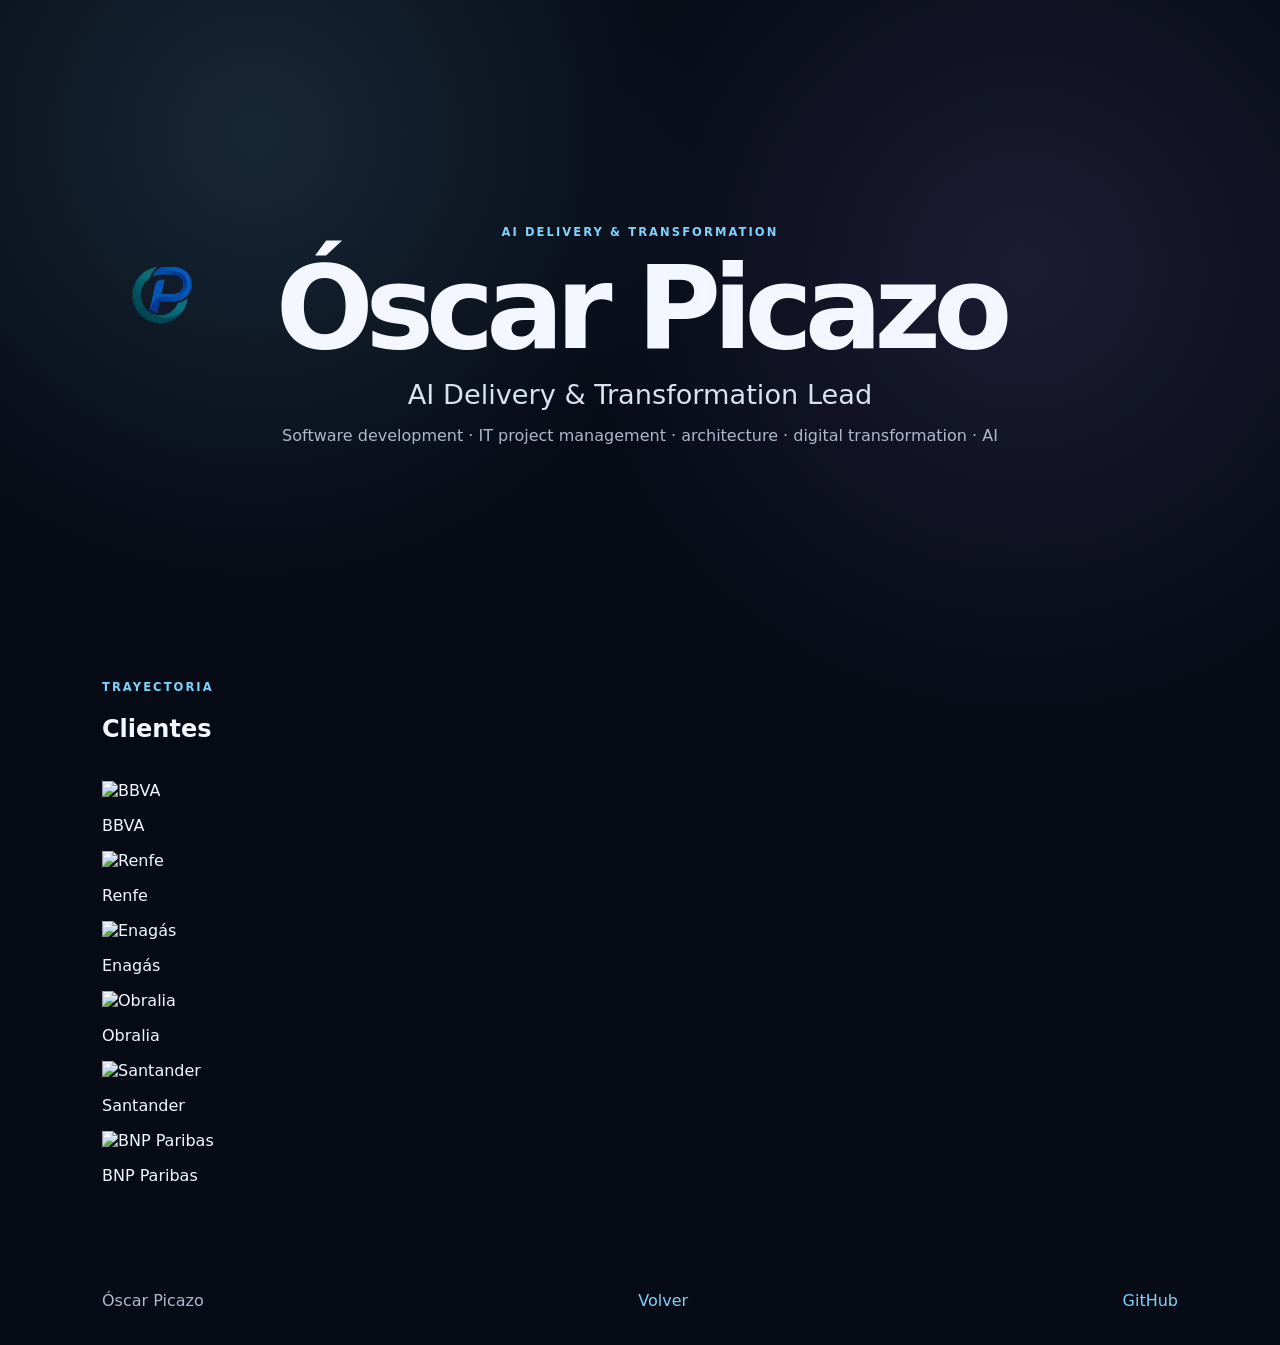
==== clientes.html @ 637a7918 "Create clientes.html" ====
<!DOCTYPE html>
<html lang="es">
<head>
<meta charset="UTF-8">
<meta name="viewport" content="width=device-width, initial-scale=1.0">
<title>Clientes | Óscar Picazo</title>
<meta name="description" content="Clientes con los que Óscar Picazo ha trabajado a lo largo de su trayectoria profesional.">
<meta name="author" content="Óscar Picazo">
<link rel="stylesheet" href="styles.css">
</head>
<body>
<main class="page">

  <section class="hero">
    <div class="eyebrow">AI DELIVERY &amp; TRANSFORMATION</div>
    <div class="title-row">
      <img src="img/logo.png" alt="Logo Óscar Picazo" class="logo">
      <h1>Óscar Picazo</h1>
    </div>
    <p class="role">AI Delivery &amp; Transformation Lead</p>
    <p class="intro">Software development · IT project management · architecture · digital transformation · AI</p>
  </section>

  <section class="clients">
    <div class="results-head">
      <div>
        <span class="eyebrow">TRAYECTORIA</span>
        <h2>Clientes</h2>
      </div>
    </div>

    <div class="clients-grid">
      <article class="client-card">
        <img src="img/clientes/bbva.png" alt="BBVA">
        <p>BBVA</p>
      </article>
      <article class="client-card">
        <img src="img/clientes/renfe.png" alt="Renfe">
        <p>Renfe</p>
      </article>
      <article class="client-card">
        <img src="img/clientes/enagas.png" alt="Enagás">
        <p>Enagás</p>
      </article>
      <article class="client-card">
        <img src="img/clientes/obralia.png" alt="Obralia">
        <p>Obralia</p>
      </article>
      <article class="client-card">
        <img src="img/clientes/santander.png" alt="Santander">
        <p>Santander</p>
      </article>
      <article class="client-card">
        <img src="img/clientes/bnp.png" alt="BNP Paribas">
        <p>BNP Paribas</p>
      </article>
    </div>
  </section>

</main>

<footer>
  <span>Óscar Picazo</span>
  <a href="https://oscarpic-code.github.io/">Volver</a>
  <a href="https://github.com/oscarpic-code" target="_blank" rel="noopener">GitHub</a>
</footer>

</body>
</html>
---- styles.css ----
* {
  box-sizing: border-box;
}

:root {
  --bg: #070b16;
  --panel: rgba(17, 25, 45, .82);
  --text: #f4f7ff;
  --muted: #aeb8cc;
  --line: rgba(255, 255, 255, .12);
  --accent: #7dd3fc;
  --accent2: #a78bfa;
}

html {
  scroll-behavior: smooth;
}

body {
  margin: 0;
  min-height: 100vh;
  color: var(--text);
  background: radial-gradient(circle at 20% 10%, rgba(125, 211, 252, .14), transparent 28%),
              radial-gradient(circle at 80% 20%, rgba(167, 139, 250, .13), transparent 30%),
              var(--bg);
  font-family: Inter, ui-sans-serif, system-ui, -apple-system, BlinkMacSystemFont, "Segoe UI", sans-serif;
}

.page {
  max-width: 1120px;
  margin: auto;
  padding: 28px 22px 70px;
}

.hero {
  min-height: 72vh;
  display: grid;
  place-content: center;
  text-align: center;
}

.eyebrow {
  letter-spacing: .18em;
  font-size: .72rem;
  color: var(--accent);
  font-weight: 700;
}

h1 {
  font-size: clamp(3.4rem, 9vw, 7.5rem);
  line-height: .9;
  margin: 18px 0;
  letter-spacing: -.07em;
}

.title-row{
  position:relative;
  display:flex;
  justify-content:center;
  align-items:center;
}

.logo{
  position:absolute;
  right:100%;
  margin-right:20px;
  height:clamp(3rem,8vw,6.5rem);
  width:auto;
}

.role {
  font-size: clamp(1.2rem, 2.5vw, 1.7rem);
  color: #d9e2f2;
  margin: 0;
}

.intro {
  color: var(--muted);
  max-width: 720px;
  margin: 16px auto 34px;
}

.search-card {
  width: min(760px, 100%);
  margin: auto;
  padding: 28px;
  border: 1px solid var(--line);
  background: var(--panel);
  backdrop-filter: blur(18px);
  border-radius: 24px;
  box-shadow: 0 25px 80px rgba(0, 0, 0, .28);
}

.search-card h2 {
  margin: 0 0 8px;
  font-size: 1.25rem;
}

.search-card p {
  margin: 0 0 18px;
  color: var(--muted);
}

.search-box {
  display: flex;
  gap: 10px;
}

.search-box input {
  flex: 1;
  min-width: 0;
  padding: 17px 18px;
  border-radius: 14px;
  border: 1px solid var(--line);
  background: rgba(0, 0, 0, .2);
  color: var(--text);
  font-size: 1rem;
  outline: none;
}

.search-box input:focus {
  border-color: var(--accent);
  box-shadow: 0 0 0 3px rgba(125, 211, 252, .12);
}

.search-box button {
  width: 58px;
  border: 0;
  border-radius: 14px;
  cursor: pointer;
  font-size: 1.35rem;
  background: linear-gradient(135deg, var(--accent), var(--accent2));
  color: #07101b;
}

.suggestions {
  display: flex;
  flex-wrap: wrap;
  justify-content: center;
  gap: 8px;
  margin-top: 14px;
}

.suggestions button,
.clear {
  border: 1px solid var(--line);
  background: rgba(255, 255, 255, .04);
  color: var(--muted);
  padding: 8px 12px;
  border-radius: 999px;
  cursor: pointer;
}

.suggestions button:hover,
.clear:hover {
  color: var(--text);
  border-color: rgba(125, 211, 252, .5);
}

.results {
  margin-top: -40px;
  margin-bottom: 60px;
}

.results-head {
  display: flex;
  justify-content: space-between;
  align-items: end;
  gap: 20px;
  margin-bottom: 18px;
}

.results h2 {
  margin: 6px 0 0;
  font-size: clamp(1.6rem, 4vw, 2.5rem);
}

#queryText {
  color: var(--accent);
}

.result-card {
  border: 1px solid var(--line);
  background: rgba(255, 255, 255, .045);
  border-radius: 18px;
  padding: 20px;
  margin: 12px 0;
}

.result-type {
  color: var(--accent);
  font-size: .72rem;
  font-weight: 700;
  letter-spacing: .12em;
}

.result-card h3 {
  margin: 6px 0 8px;
}

.result-card p {
  color: var(--muted);
  line-height: 1.65;
  margin: 0;
  white-space: pre-line;
}

.tags {
  display: flex;
  flex-wrap: wrap;
  gap: 7px;
  margin-top: 14px;
}

.tag {
  font-size: .78rem;
  padding: 5px 9px;
  border-radius: 999px;
  background: rgba(167, 139, 250, .1);
  color: #d9d0ff;
}

.quick-nav {
  display: grid;
  grid-template-columns: repeat(3, 1fr);
  gap: 14px;
}

.quick-nav article {
  padding: 24px;
  border: 1px solid var(--line);
  border-radius: 18px;
  background: rgba(255, 255, 255, .03);
}

.quick-nav span {
  color: var(--accent);
  font-size: .75rem;
}

.quick-nav h3 {
  margin: 22px 0 8px;
}

.quick-nav p {
  color: var(--muted);
  line-height: 1.55;
}

footer {
  max-width: 1120px;
  margin: auto;
  padding: 20px 22px 35px;
  color: var(--muted);
  display: flex;
  justify-content: space-between;
}

footer a {
  color: var(--accent);
  text-decoration: none;
}

.hidden {
  display: none;
}

.sr-only {
  position: absolute;
  width: 1px;
  height: 1px;
  padding: 0;
  margin: -1px;
  overflow: hidden;
  clip: rect(0, 0, 0, 0);
  white-space: nowrap;
  border: 0;
}

@media (max-width: 700px) {
  .quick-nav {
    grid-template-columns: 1fr;
  }

  .search-card {
    padding: 20px;
  }

  .results-head {
    align-items: start;
    flex-direction: column;
  }
}
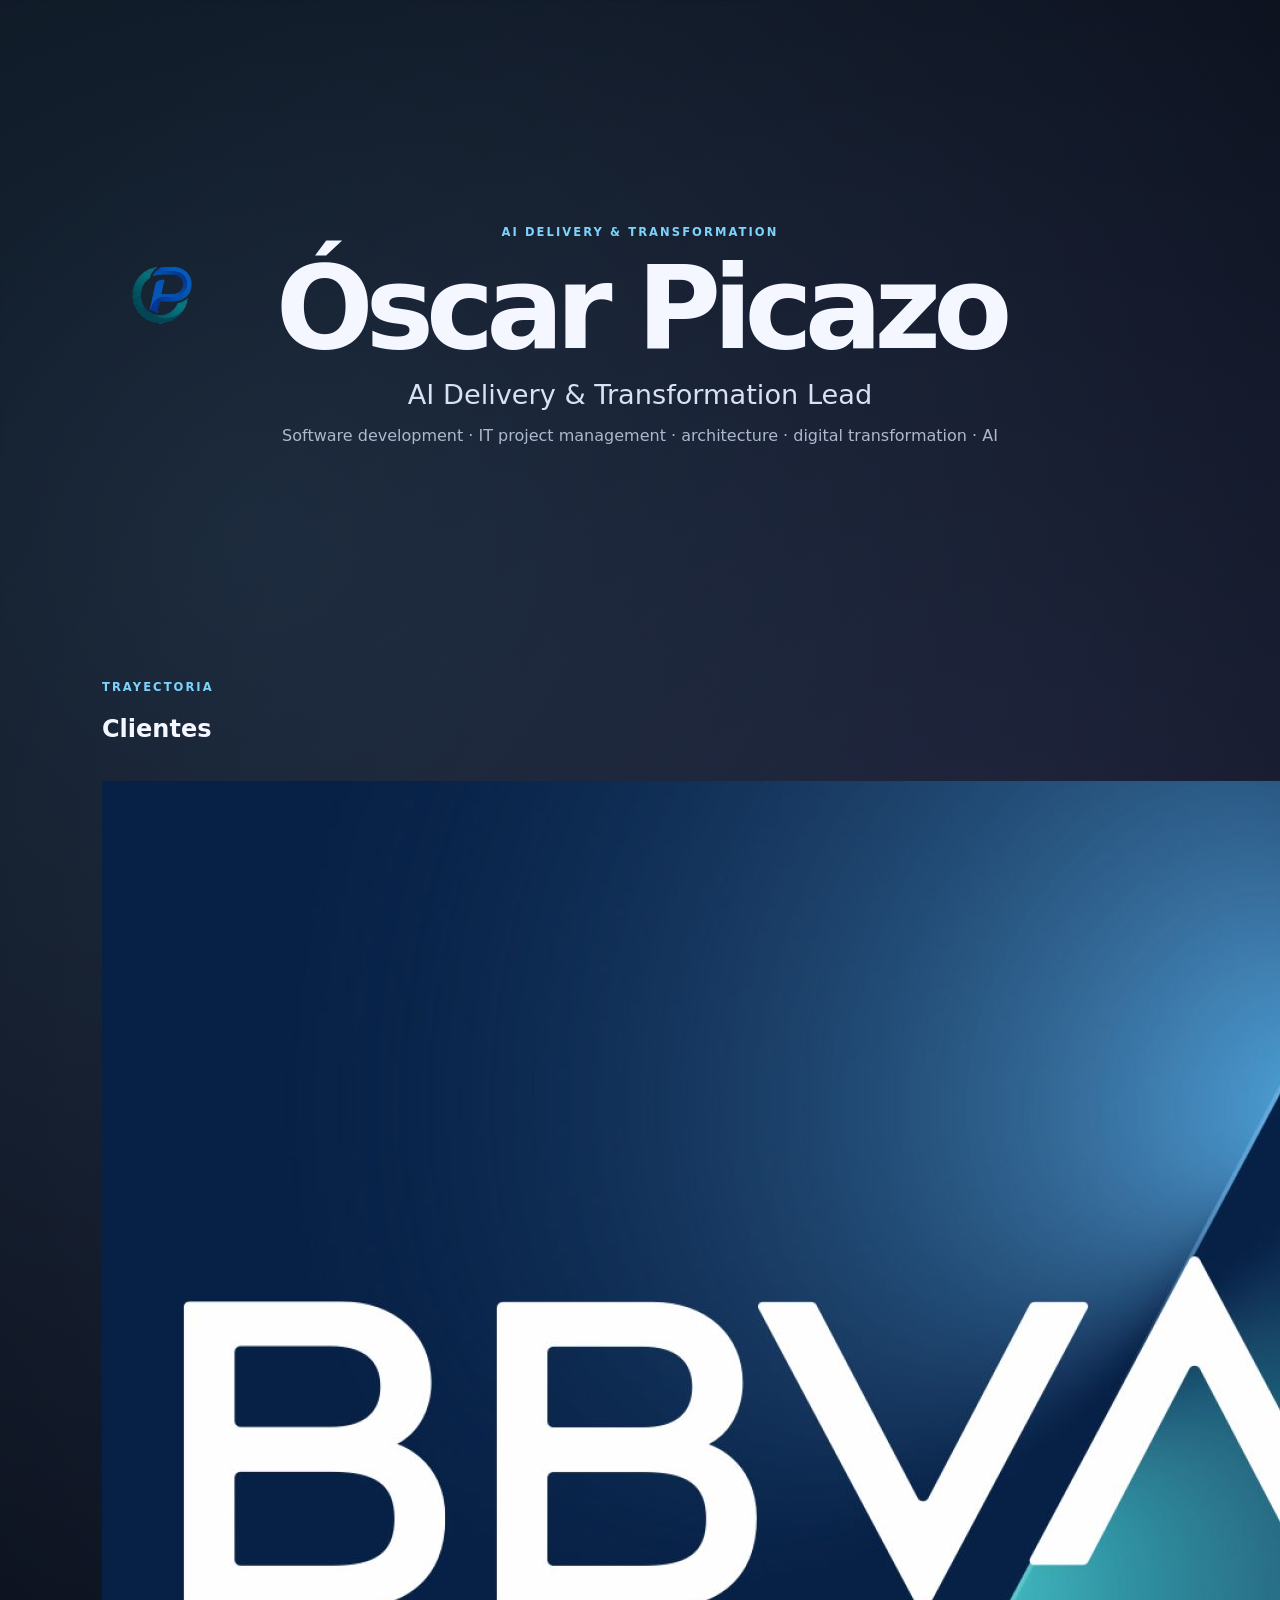
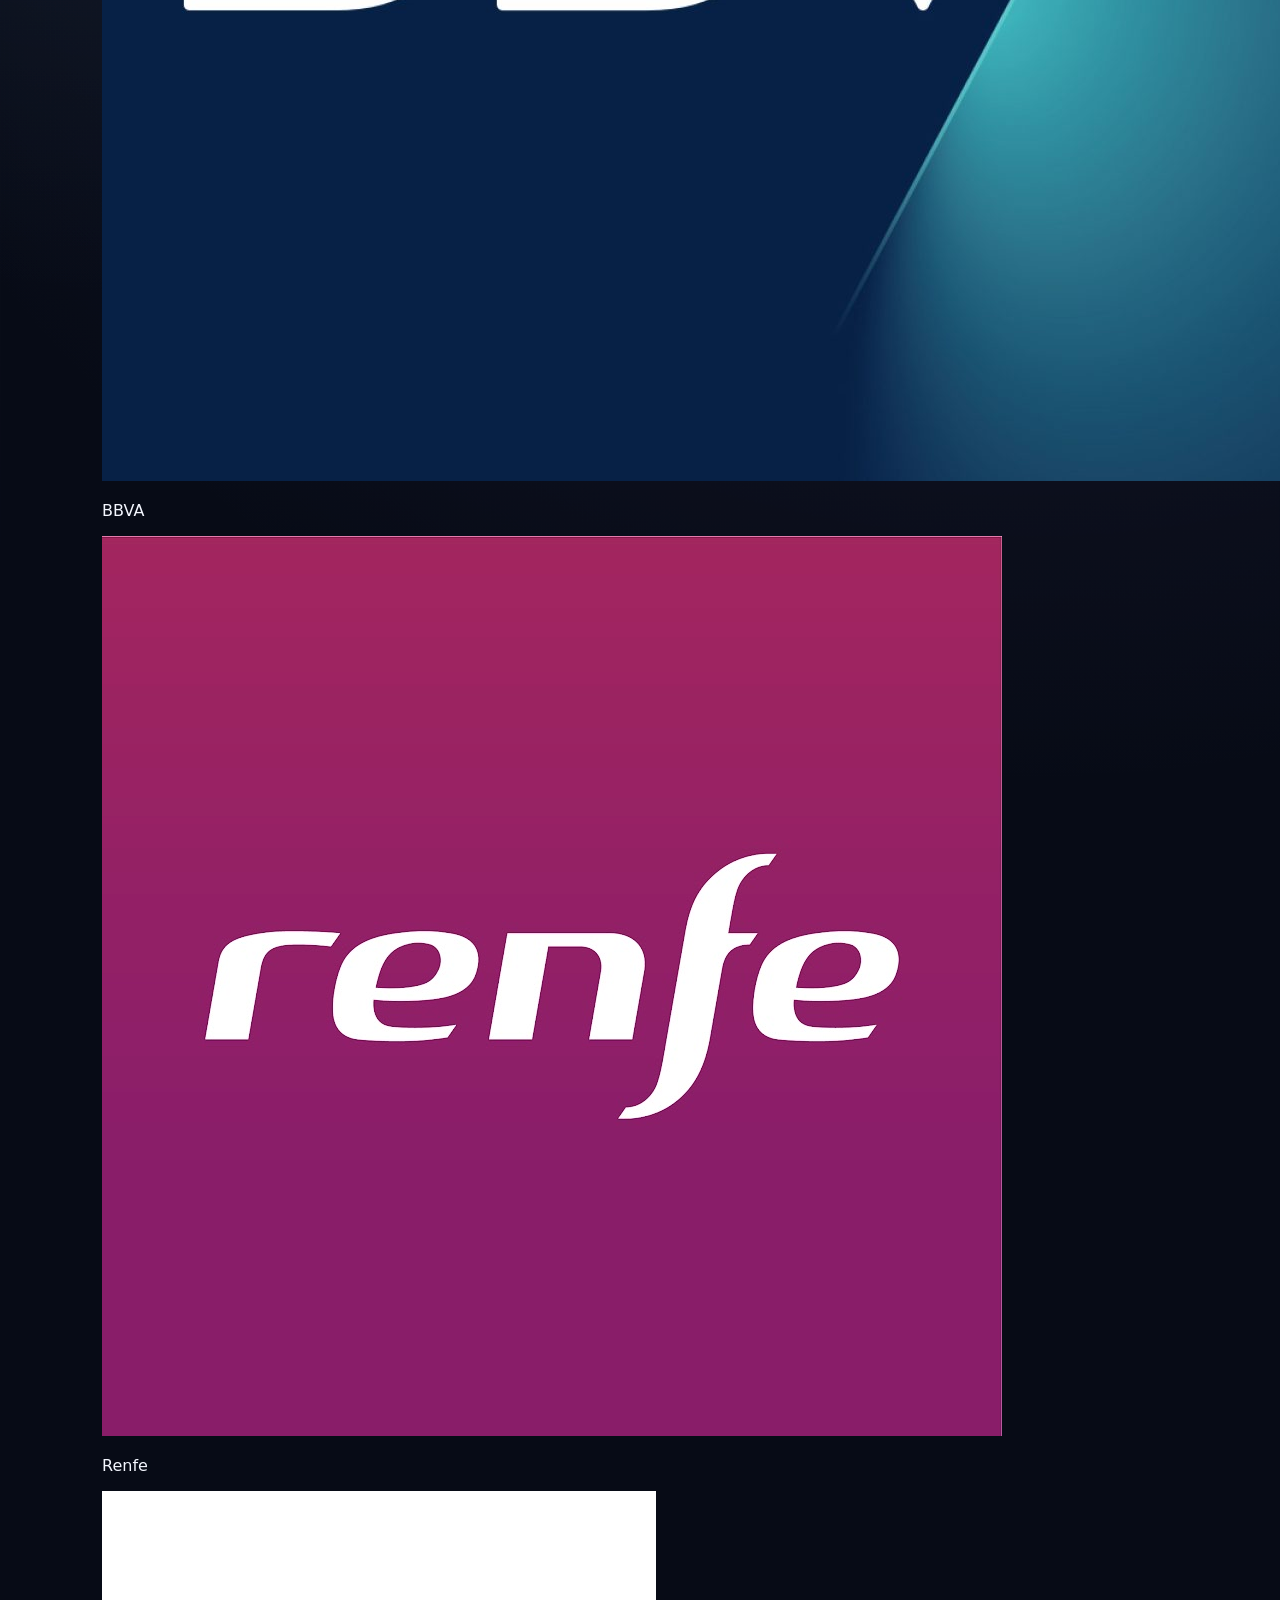
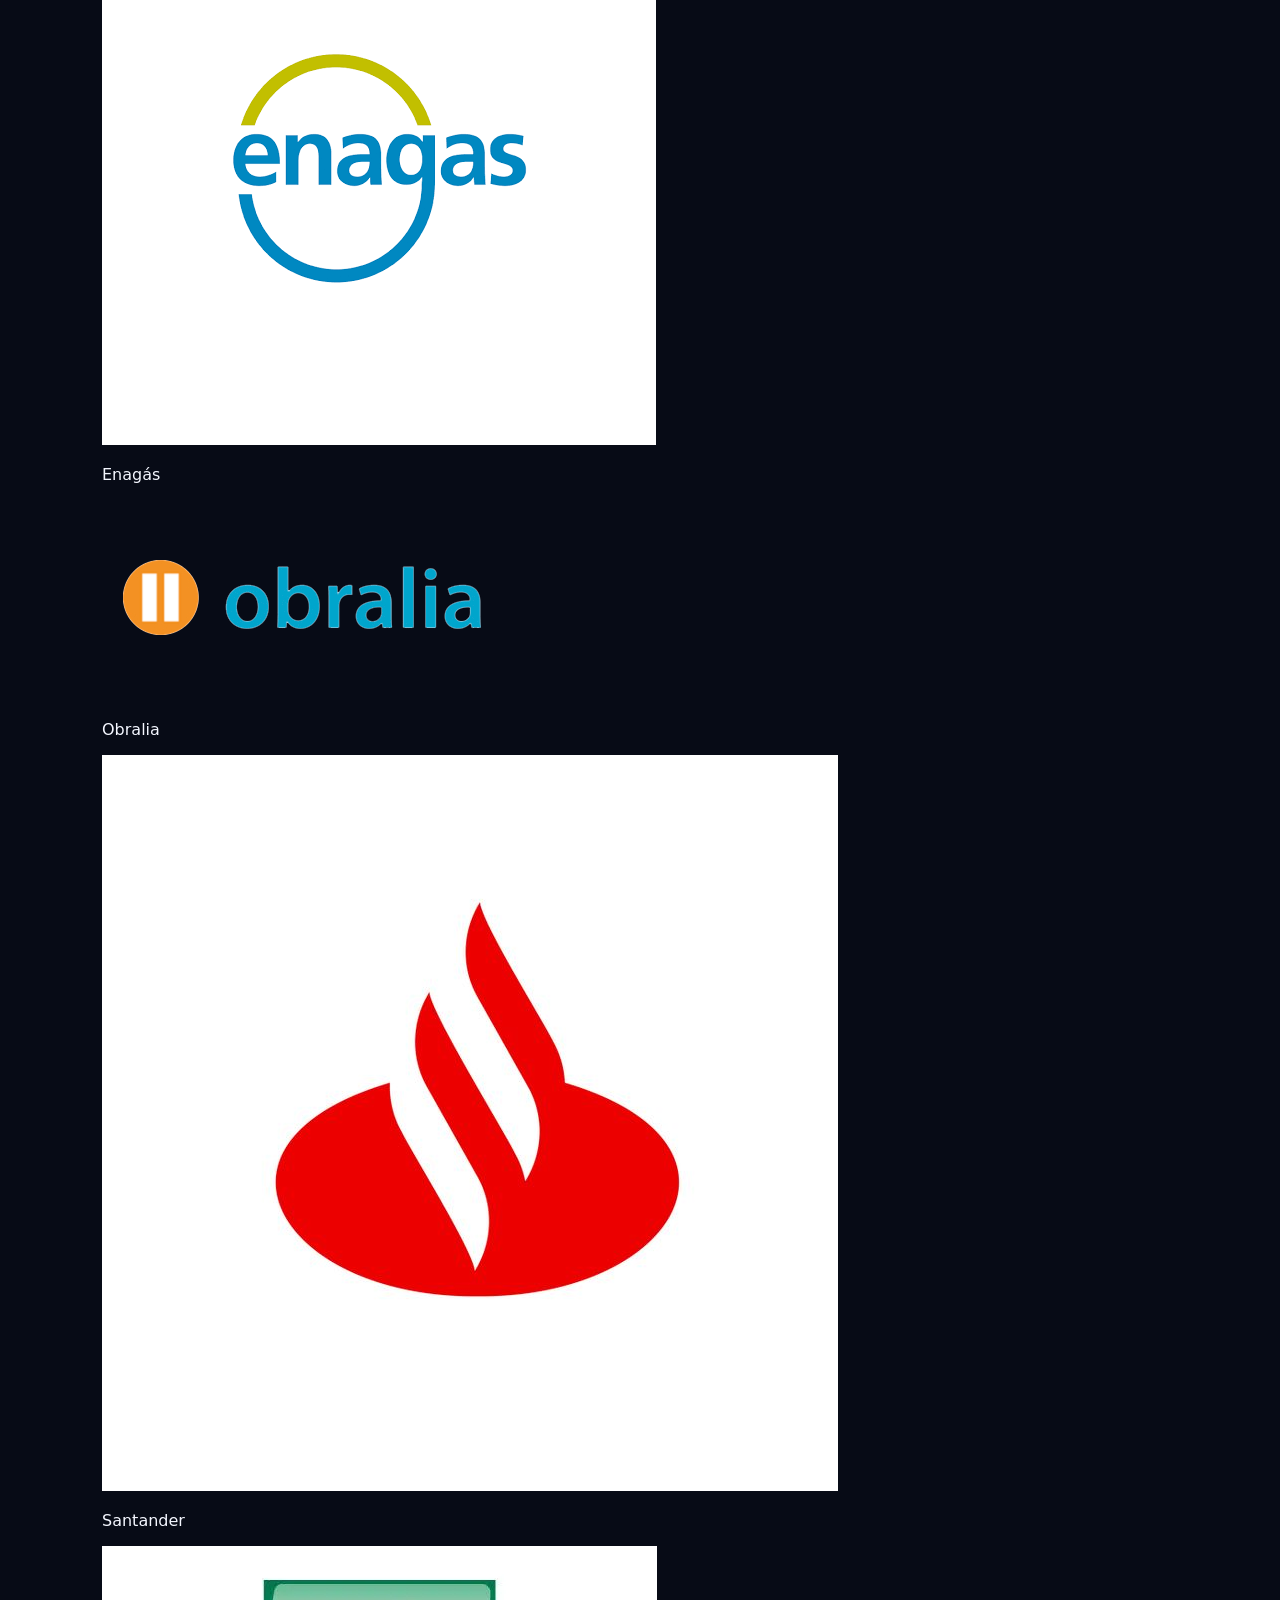
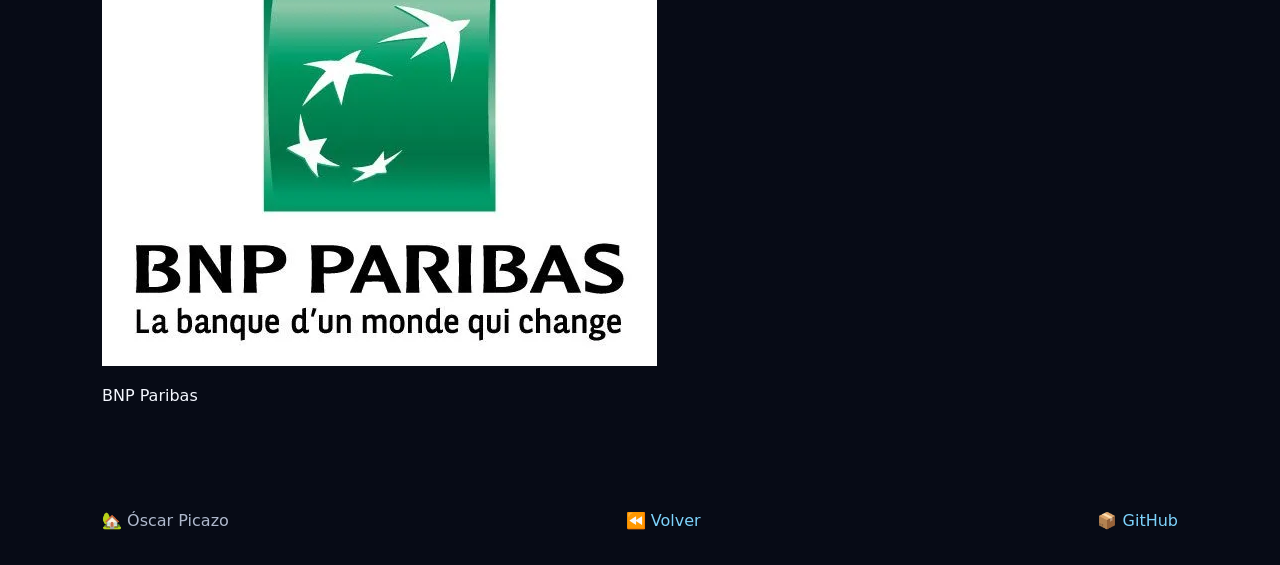
==== commit 21c5b47b: "Update clientes.html" ====
--- a/clientes.html
+++ b/clientes.html
@@ -7,7 +7,8 @@
 <title>Clientes | Óscar Picazo</title>
 <meta name="description" content="Clientes con los que Óscar Picazo ha trabajado a lo largo de su trayectoria profesional.">
 <meta name="author" content="Óscar Picazo">
-<link rel="stylesheet" href="styles.css">
+<link rel="stylesheet" href="css/styles.css">
+<link rel="icon" type="image/x-icon" href="img/favicon.ico">
 </head>
 <body>
 <main class="page">
@@ -32,27 +33,27 @@
 
     <div class="clients-grid">
       <article class="client-card">
-        <img src="img/clientes/bbva.png" alt="BBVA">
+        <img src="img/bbva.jpg" alt="BBVA">
         <p>BBVA</p>
       </article>
       <article class="client-card">
-        <img src="img/clientes/renfe.png" alt="Renfe">
+        <img src="img/renfe.jpg" alt="Renfe">
         <p>Renfe</p>
       </article>
       <article class="client-card">
-        <img src="img/clientes/enagas.png" alt="Enagás">
+        <img src="img/enagas.png" alt="Enagás">
         <p>Enagás</p>
       </article>
       <article class="client-card">
-        <img src="img/clientes/obralia.png" alt="Obralia">
+        <img src="img/obralia.png" alt="Obralia">
         <p>Obralia</p>
       </article>
       <article class="client-card">
-        <img src="img/clientes/santander.png" alt="Santander">
+        <img src="img/santander.jpg" alt="Santander">
         <p>Santander</p>
       </article>
       <article class="client-card">
-        <img src="img/clientes/bnp.png" alt="BNP Paribas">
+        <img src="img/bnp.webp" alt="BNP Paribas">
         <p>BNP Paribas</p>
       </article>
     </div>
@@ -61,9 +62,9 @@
 </main>
 
 <footer>
-  <span>Óscar Picazo</span>
-  <a href="https://oscarpic-code.github.io/">Volver</a>
-  <a href="https://github.com/oscarpic-code" target="_blank" rel="noopener">GitHub</a>
+  <span>🏡 Óscar Picazo</span>
+  <a href="https://oscarpic-code.github.io/">⏪ Volver</a>
+  <a href="https://github.com/oscarpic-code" target="_blank" rel="noopener">📦 GitHub</a>
 </footer>
 
 </body>
--- a/css/styles.css
+++ b/css/styles.css
@@ -0,0 +1,294 @@
+* {
+  box-sizing: border-box;
+}
+
+:root {
+  --bg: #070b16;
+  --panel: rgba(17, 25, 45, .82);
+  --text: #f4f7ff;
+  --muted: #aeb8cc;
+  --line: rgba(255, 255, 255, .12);
+  --accent: #7dd3fc;
+  --accent2: #a78bfa;
+}
+
+html {
+  scroll-behavior: smooth;
+}
+
+body {
+  margin: 0;
+  min-height: 100vh;
+  color: var(--text);
+  background: radial-gradient(circle at 20% 10%, rgba(125, 211, 252, .14), transparent 28%),
+              radial-gradient(circle at 80% 20%, rgba(167, 139, 250, .13), transparent 30%),
+              var(--bg);
+  font-family: Inter, ui-sans-serif, system-ui, -apple-system, BlinkMacSystemFont, "Segoe UI", sans-serif;
+}
+
+.page {
+  max-width: 1120px;
+  margin: auto;
+  padding: 28px 22px 70px;
+}
+
+.hero {
+  min-height: 72vh;
+  display: grid;
+  place-content: center;
+  text-align: center;
+}
+
+.eyebrow {
+  letter-spacing: .18em;
+  font-size: .72rem;
+  color: var(--accent);
+  font-weight: 700;
+}
+
+h1 {
+  font-size: clamp(3.4rem, 9vw, 7.5rem);
+  line-height: .9;
+  margin: 18px 0;
+  letter-spacing: -.07em;
+}
+
+.title-row{
+  position:relative;
+  display:flex;
+  justify-content:center;
+  align-items:center;
+}
+
+.logo{
+  position:absolute;
+  right:100%;
+  margin-right:20px;
+  height:clamp(3rem,8vw,6.5rem);
+  width:auto;
+}
+
+.role {
+  font-size: clamp(1.2rem, 2.5vw, 1.7rem);
+  color: #d9e2f2;
+  margin: 0;
+}
+
+.intro {
+  color: var(--muted);
+  max-width: 720px;
+  margin: 16px auto 34px;
+}
+
+.search-card {
+  width: min(760px, 100%);
+  margin: auto;
+  padding: 28px;
+  border: 1px solid var(--line);
+  background: var(--panel);
+  backdrop-filter: blur(18px);
+  border-radius: 24px;
+  box-shadow: 0 25px 80px rgba(0, 0, 0, .28);
+}
+
+.search-card h2 {
+  margin: 0 0 8px;
+  font-size: 1.25rem;
+}
+
+.search-card p {
+  margin: 0 0 18px;
+  color: var(--muted);
+}
+
+.search-box {
+  display: flex;
+  gap: 10px;
+}
+
+.search-box input {
+  flex: 1;
+  min-width: 0;
+  padding: 17px 18px;
+  border-radius: 14px;
+  border: 1px solid var(--line);
+  background: rgba(0, 0, 0, .2);
+  color: var(--text);
+  font-size: 1rem;
+  outline: none;
+}
+
+.search-box input:focus {
+  border-color: var(--accent);
+  box-shadow: 0 0 0 3px rgba(125, 211, 252, .12);
+}
+
+.search-box button {
+  width: 58px;
+  border: 0;
+  border-radius: 14px;
+  cursor: pointer;
+  font-size: 1.35rem;
+  background: linear-gradient(135deg, var(--accent), var(--accent2));
+  color: #07101b;
+}
+
+.suggestions {
+  display: flex;
+  flex-wrap: wrap;
+  justify-content: center;
+  gap: 8px;
+  margin-top: 14px;
+}
+
+.suggestions button,
+.clear {
+  border: 1px solid var(--line);
+  background: rgba(255, 255, 255, .04);
+  color: var(--muted);
+  padding: 8px 12px;
+  border-radius: 999px;
+  cursor: pointer;
+}
+
+.suggestions button:hover,
+.clear:hover {
+  color: var(--text);
+  border-color: rgba(125, 211, 252, .5);
+}
+
+.results {
+  margin-top: -40px;
+  margin-bottom: 60px;
+}
+
+.results-head {
+  display: flex;
+  justify-content: space-between;
+  align-items: end;
+  gap: 20px;
+  margin-bottom: 18px;
+}
+
+.results h2 {
+  margin: 6px 0 0;
+  font-size: clamp(1.6rem, 4vw, 2.5rem);
+}
+
+#queryText {
+  color: var(--accent);
+}
+
+.result-card {
+  border: 1px solid var(--line);
+  background: rgba(255, 255, 255, .045);
+  border-radius: 18px;
+  padding: 20px;
+  margin: 12px 0;
+}
+
+.result-type {
+  color: var(--accent);
+  font-size: .72rem;
+  font-weight: 700;
+  letter-spacing: .12em;
+}
+
+.result-card h3 {
+  margin: 6px 0 8px;
+}
+
+.result-card p {
+  color: var(--muted);
+  line-height: 1.65;
+  margin: 0;
+  white-space: pre-line;
+}
+
+.tags {
+  display: flex;
+  flex-wrap: wrap;
+  gap: 7px;
+  margin-top: 14px;
+}
+
+.tag {
+  font-size: .78rem;
+  padding: 5px 9px;
+  border-radius: 999px;
+  background: rgba(167, 139, 250, .1);
+  color: #d9d0ff;
+}
+
+.quick-nav {
+  display: grid;
+  grid-template-columns: repeat(3, 1fr);
+  gap: 14px;
+}
+
+.quick-nav article{
+  padding:24px;
+  border:1px solid var(--line);
+  border-radius:18px;
+  background:rgba(255,255,255,.03);
+  text-align:center;
+}
+
+.quick-nav span{
+  color:var(--accent);
+  font-size:1.5rem;
+}
+
+.quick-nav h3 {
+  margin: 22px 0 8px;
+}
+
+.quick-nav p {
+  color: var(--muted);
+  line-height: 1.55;
+}
+
+footer {
+  max-width: 1120px;
+  margin: auto;
+  padding: 20px 22px 35px;
+  color: var(--muted);
+  display: flex;
+  justify-content: space-between;
+}
+
+footer a {
+  color: var(--accent);
+  text-decoration: none;
+}
+
+.hidden {
+  display: none;
+}
+
+.sr-only {
+  position: absolute;
+  width: 1px;
+  height: 1px;
+  padding: 0;
+  margin: -1px;
+  overflow: hidden;
+  clip: rect(0, 0, 0, 0);
+  white-space: nowrap;
+  border: 0;
+}
+
+@media (max-width: 700px) {
+  .quick-nav {
+    grid-template-columns: 1fr;
+  }
+
+  .search-card {
+    padding: 20px;
+  }
+
+  .results-head {
+    align-items: start;
+    flex-direction: column;
+  }
+}
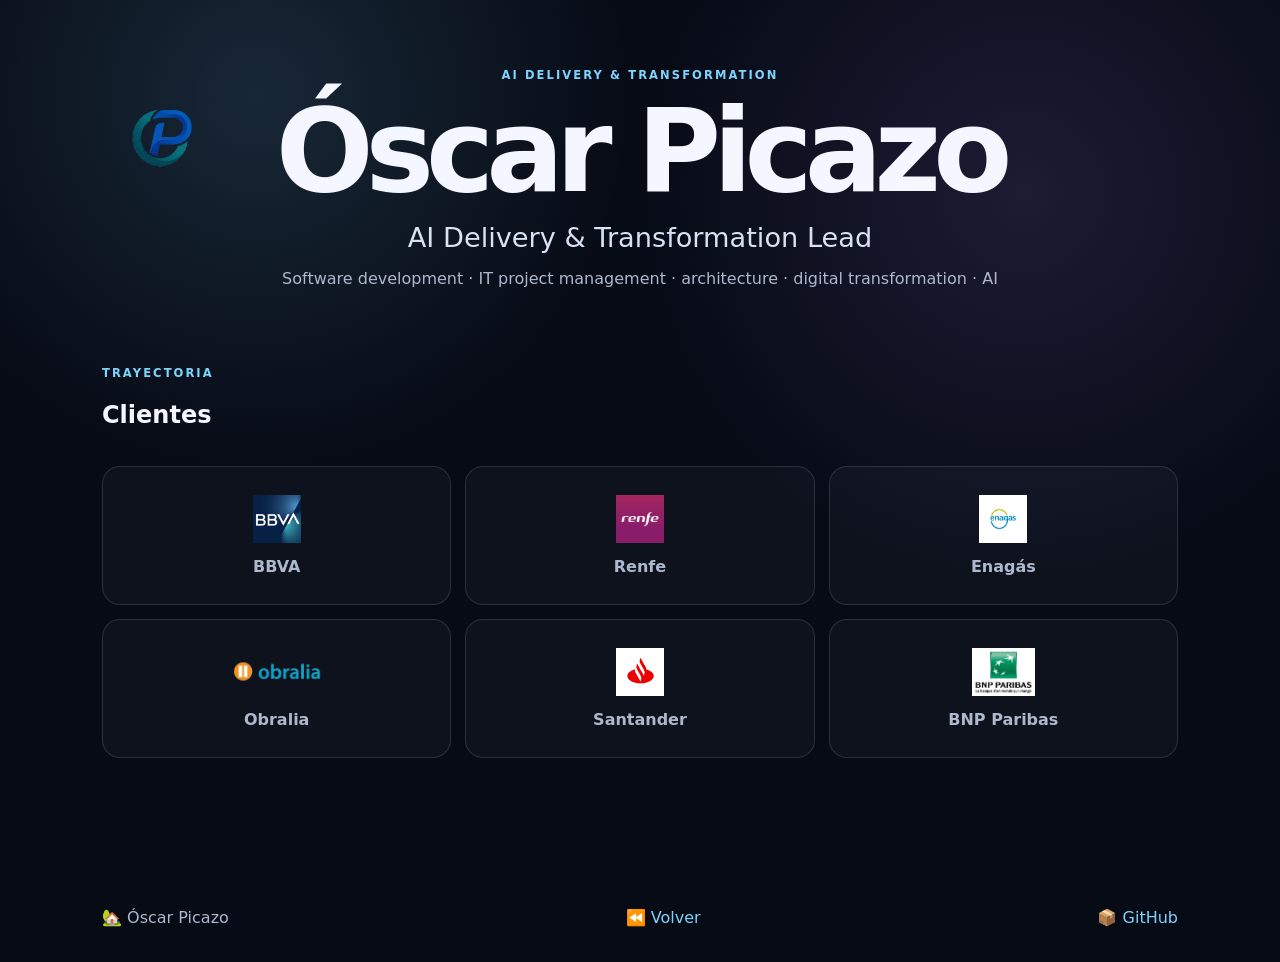
==== commit b52a5c7d: "Update clientes.html" ====
--- a/clientes.html
+++ b/clientes.html
@@ -13,7 +13,7 @@
 <body>
 <main class="page">
 
-  <section class="hero">
+ <section class="hero hero--compact">
     <div class="eyebrow">AI DELIVERY &amp; TRANSFORMATION</div>
     <div class="title-row">
       <img src="img/logo.png" alt="Logo Óscar Picazo" class="logo">
--- a/css/styles.css
+++ b/css/styles.css
@@ -39,6 +39,12 @@
   text-align: center;
 }
 
+.hero--compact{
+  min-height:auto;
+  padding-top:40px;
+  padding-bottom:20px;
+}
+
 .eyebrow {
   letter-spacing: .18em;
   font-size: .72rem;
@@ -246,6 +252,49 @@
 .quick-nav p {
   color: var(--muted);
   line-height: 1.55;
+}
+
+
+.clients {
+  margin-top: 20px;
+  margin-bottom: 60px;
+}
+
+.clients-grid {
+  display: grid;
+  grid-template-columns: repeat(3, 1fr);
+  gap: 14px;
+}
+
+.client-card {
+  padding: 28px 20px;
+  border: 1px solid var(--line);
+  border-radius: 18px;
+  background: rgba(255, 255, 255, .03);
+  display: flex;
+  flex-direction: column;
+  align-items: center;
+  gap: 14px;
+  text-align: center;
+}
+
+.client-card img {
+  height: 48px;
+  width: auto;
+  max-width: 100%;
+  object-fit: contain;
+}
+
+.client-card p {
+  margin: 0;
+  color: var(--muted);
+  font-weight: 600;
+}
+
+@media (max-width: 700px) {
+  .clients-grid {
+    grid-template-columns: 1fr;
+  }
 }
 
 footer {
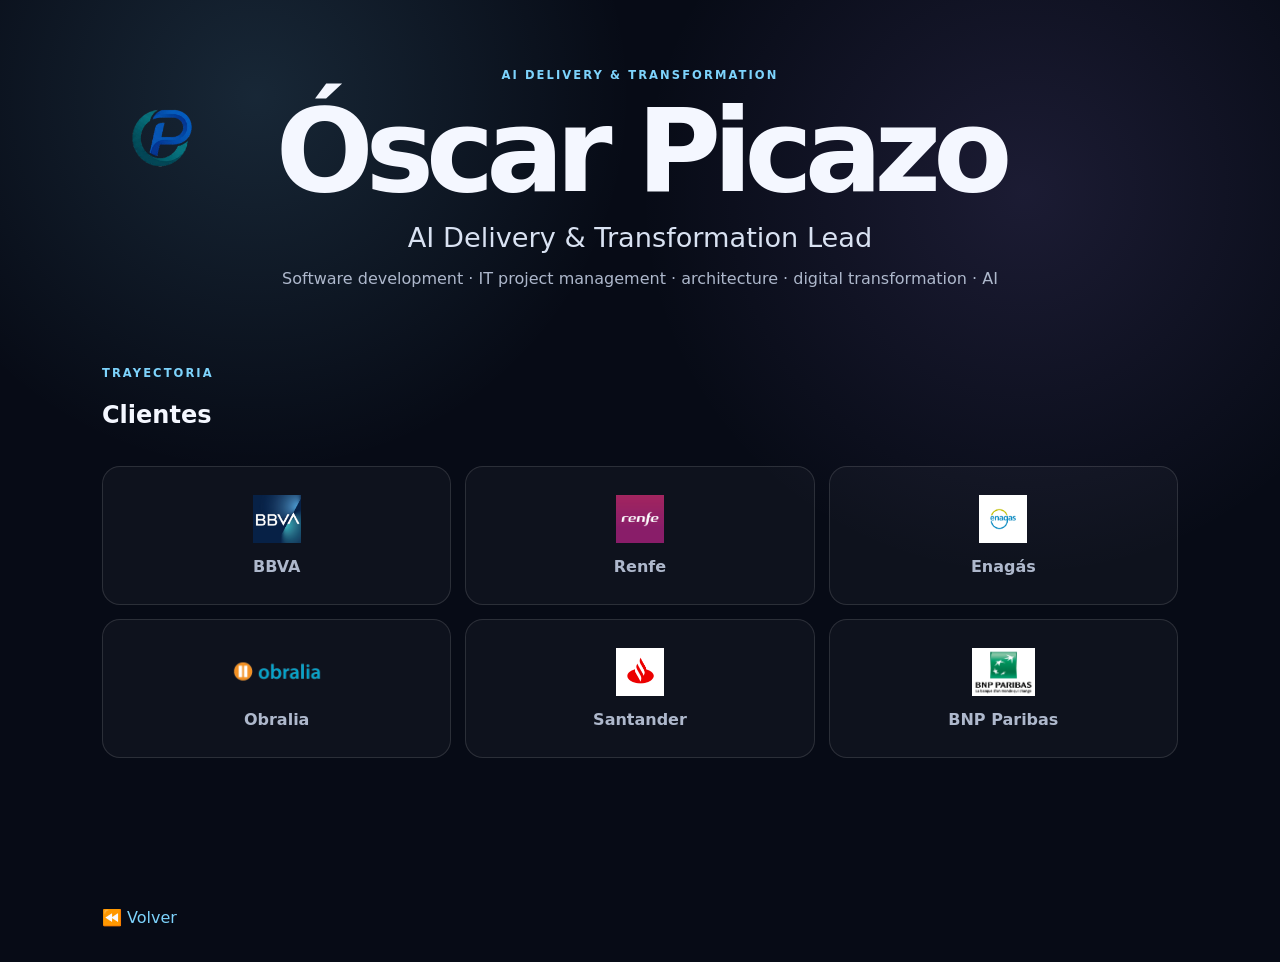
==== commit ddc723a3: "Update clientes.html" ====
--- a/clientes.html
+++ b/clientes.html
@@ -62,9 +62,7 @@
 </main>
 
 <footer>
-  <span>🏡 Óscar Picazo</span>
   <a href="https://oscarpic-code.github.io/">⏪ Volver</a>
-  <a href="https://github.com/oscarpic-code" target="_blank" rel="noopener">📦 GitHub</a>
 </footer>
 
 </body>
--- a/css/styles.css
+++ b/css/styles.css
@@ -341,3 +341,88 @@
     flex-direction: column;
   }
 }
+
+.contact-trigger{
+  border:0;
+  background:none;
+  color:var(--muted);
+  font-family:inherit;
+  font-size:inherit;
+  cursor:pointer;
+  padding:0;
+}
+
+.contact-trigger:hover{
+  color:var(--text);
+}
+
+.modal-overlay{
+  position:fixed;
+  inset:0;
+  background:rgba(3,6,14,.72);
+  display:flex;
+  align-items:center;
+  justify-content:center;
+  padding:20px;
+  z-index:100;
+}
+
+.modal-overlay.hidden{
+  display:none;
+}
+
+.modal{
+  position:relative;
+  width:min(420px,100%);
+  padding:32px;
+  border:1px solid var(--line);
+  background:var(--panel);
+  backdrop-filter:blur(18px);
+  border-radius:24px;
+  box-shadow:0 25px 80px rgba(0,0,0,.4);
+}
+
+.modal h2{
+  margin:0 0 20px;
+  font-size:1.4rem;
+}
+
+.modal-close{
+  position:absolute;
+  top:16px;
+  right:16px;
+  border:0;
+  background:none;
+  color:var(--muted);
+  font-size:1.1rem;
+  cursor:pointer;
+}
+
+.modal-close:hover{
+  color:var(--text);
+}
+
+.contact-list{
+  list-style:none;
+  margin:0;
+  padding:0;
+  display:flex;
+  flex-direction:column;
+  gap:14px;
+}
+
+.contact-list li{
+  display:flex;
+  align-items:center;
+  gap:10px;
+}
+
+.contact-list a{
+  color:var(--text);
+  text-decoration:none;
+  word-break:break-all;
+}
+
+.contact-list a:hover{
+  color:var(--accent);
+}
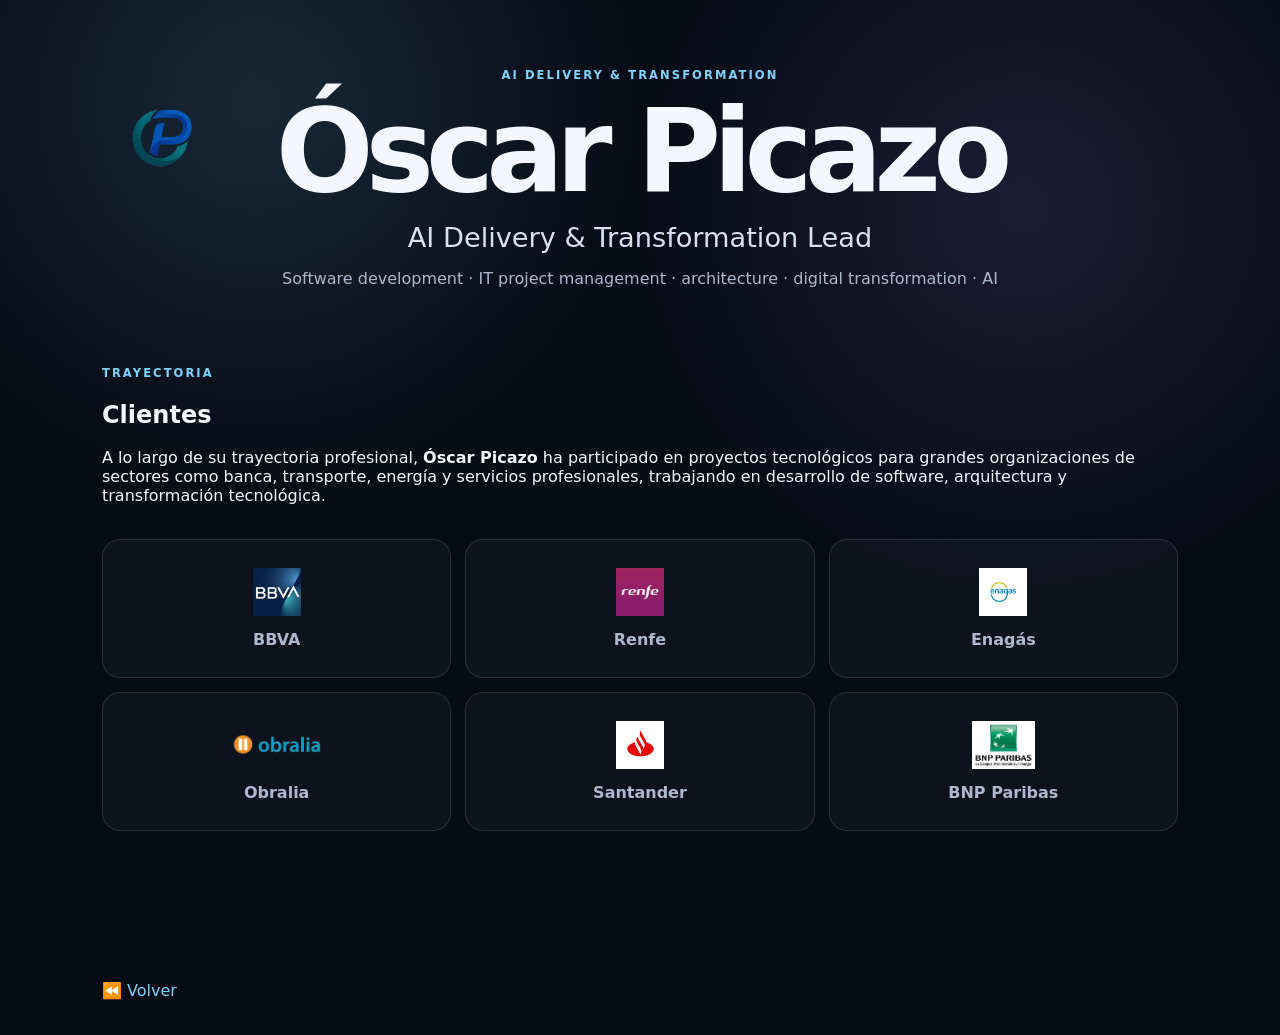
==== commit 51a42502: "Update clientes.html" ====
--- a/clientes.html
+++ b/clientes.html
@@ -28,6 +28,13 @@
       <div>
         <span class="eyebrow">TRAYECTORIA</span>
         <h2>Clientes</h2>
+        <p>
+         A lo largo de su trayectoria profesional, <strong>Óscar Picazo</strong> ha
+         participado en proyectos tecnológicos para grandes organizaciones de
+         sectores como banca, transporte, energía y servicios profesionales,
+         trabajando en desarrollo de software, arquitectura y transformación
+         tecnológica.
+        </p>
       </div>
     </div>
 
--- a/css/styles.css
+++ b/css/styles.css
@@ -32,6 +32,7 @@
   padding: 28px 22px 70px;
 }
 
+/* HERO SECTION */
 .hero {
   min-height: 72vh;
   display: grid;
@@ -39,10 +40,10 @@
   text-align: center;
 }
 
-.hero--compact{
-  min-height:auto;
-  padding-top:40px;
-  padding-bottom:20px;
+.hero--compact {
+  min-height: auto;
+  padding-top: 40px;
+  padding-bottom: 20px;
 }
 
 .eyebrow {
@@ -59,19 +60,19 @@
   letter-spacing: -.07em;
 }
 
-.title-row{
-  position:relative;
-  display:flex;
-  justify-content:center;
-  align-items:center;
-}
-
-.logo{
-  position:absolute;
-  right:100%;
-  margin-right:20px;
-  height:clamp(3rem,8vw,6.5rem);
-  width:auto;
+.title-row {
+  position: relative;
+  display: flex;
+  justify-content: center;
+  align-items: center;
+}
+
+.logo {
+  position: absolute;
+  right: 100%;
+  margin-right: 20px;
+  height: clamp(3rem, 8vw, 6.5rem);
+  width: auto;
 }
 
 .role {
@@ -86,6 +87,7 @@
   margin: 16px auto 34px;
 }
 
+/* SEARCH CARD */
 .search-card {
   width: min(760px, 100%);
   margin: auto;
@@ -163,6 +165,7 @@
   border-color: rgba(125, 211, 252, .5);
 }
 
+/* RESULTS SECTION */
 .results {
   margin-top: -40px;
   margin-bottom: 60px;
@@ -226,35 +229,67 @@
   color: #d9d0ff;
 }
 
+/* QUICK NAV SECTION */
 .quick-nav {
   display: grid;
   grid-template-columns: repeat(3, 1fr);
   gap: 14px;
 }
 
-.quick-nav article{
-  padding:24px;
-  border:1px solid var(--line);
-  border-radius:18px;
-  background:rgba(255,255,255,.03);
-  text-align:center;
-}
-
-.quick-nav span{
-  color:var(--accent);
-  font-size:1.5rem;
+.quick-nav article {
+  cursor: pointer;
+  padding: 24px;
+  border: 1px solid var(--line);
+  border-radius: 18px;
+  background: rgba(255, 255, 255, .03);
+  text-align: center;
+  transition: transform 0.3s cubic-bezier(0.16, 1, 0.3, 1), 
+              background-color 0.3s ease, 
+              border-color 0.3s ease, 
+              box-shadow 0.3s ease;
+}
+
+.quick-nav span {
+  color: var(--accent);
+  font-size: 1.5rem;
+  display: block;
 }
 
 .quick-nav h3 {
   margin: 22px 0 8px;
+  color: var(--text);
+  transition: color 0.3s ease;
 }
 
 .quick-nav p {
   color: var(--muted);
   line-height: 1.55;
-}
-
-
+  margin: 0;
+  transition: color 0.3s ease;
+}
+
+/* EFECTO HOVER Y ACTIVE AJUSTADO A TEMA OSCURO */
+.quick-nav article:hover {
+  transform: translateY(-8px);
+  background: rgba(125, 211, 252, .1); /* Tono azul cyan sutil */
+  border-color: rgba(125, 211, 252, .4);
+  box-shadow: 0 14px 30px rgba(125, 211, 252, .15);
+}
+
+.quick-nav article:hover h3 {
+  color: var(--accent); /* Resalta el título en azul brillante */
+}
+
+.quick-nav article:hover p {
+  color: #e2e8f0; /* Mantiene la legibilidad del texto */
+}
+
+.quick-nav article:active {
+  transform: translateY(-2px);
+  box-shadow: 0 6px 15px rgba(125, 211, 252, .1);
+}
+
+/* CLIENTS SECTION */
 .clients {
   margin-top: 20px;
   margin-bottom: 60px;
@@ -291,12 +326,7 @@
   font-weight: 600;
 }
 
-@media (max-width: 700px) {
-  .clients-grid {
-    grid-template-columns: 1fr;
-  }
-}
-
+/* FOOTER */
 footer {
   max-width: 1120px;
   margin: auto;
@@ -311,6 +341,21 @@
   text-decoration: none;
 }
 
+.contact-trigger {
+  border: 0;
+  background: none;
+  color: var(--muted);
+  font-family: inherit;
+  font-size: inherit;
+  cursor: pointer;
+  padding: 0;
+}
+
+.contact-trigger:hover {
+  color: var(--text);
+}
+
+/* UTILITIES */
 .hidden {
   display: none;
 }
@@ -327,8 +372,82 @@
   border: 0;
 }
 
+/* MODAL / OVERLAY */
+.modal-overlay {
+  position: fixed;
+  inset: 0;
+  background: rgba(3, 6, 14, .72);
+  display: flex;
+  align-items: center;
+  justify-content: center;
+  padding: 20px;
+  z-index: 100;
+}
+
+.modal-overlay.hidden {
+  display: none;
+}
+
+.modal {
+  position: relative;
+  width: min(420px, 100%);
+  padding: 32px;
+  border: 1px solid var(--line);
+  background: var(--panel);
+  backdrop-filter: blur(18px);
+  border-radius: 24px;
+  box-shadow: 0 25px 80px rgba(0, 0, 0, .4);
+}
+
+.modal h2 {
+  margin: 0 0 20px;
+  font-size: 1.4rem;
+}
+
+.modal-close {
+  position: absolute;
+  top: 16px;
+  right: 16px;
+  border: 0;
+  background: none;
+  color: var(--muted);
+  font-size: 1.1rem;
+  cursor: pointer;
+}
+
+.modal-close:hover {
+  color: var(--text);
+}
+
+.contact-list {
+  list-style: none;
+  margin: 0;
+  padding: 0;
+  display: flex;
+  flex-direction: column;
+  gap: 14px;
+}
+
+.contact-list li {
+  display: flex;
+  align-items: center;
+  gap: 10px;
+}
+
+.contact-list a {
+  color: var(--text);
+  text-decoration: none;
+  word-break: break-all;
+}
+
+.contact-list a:hover {
+  color: var(--accent);
+}
+
+/* MEDIA QUERIES */
 @media (max-width: 700px) {
-  .quick-nav {
+  .quick-nav,
+  .clients-grid {
     grid-template-columns: 1fr;
   }
 
@@ -341,88 +460,3 @@
     flex-direction: column;
   }
 }
-
-.contact-trigger{
-  border:0;
-  background:none;
-  color:var(--muted);
-  font-family:inherit;
-  font-size:inherit;
-  cursor:pointer;
-  padding:0;
-}
-
-.contact-trigger:hover{
-  color:var(--text);
-}
-
-.modal-overlay{
-  position:fixed;
-  inset:0;
-  background:rgba(3,6,14,.72);
-  display:flex;
-  align-items:center;
-  justify-content:center;
-  padding:20px;
-  z-index:100;
-}
-
-.modal-overlay.hidden{
-  display:none;
-}
-
-.modal{
-  position:relative;
-  width:min(420px,100%);
-  padding:32px;
-  border:1px solid var(--line);
-  background:var(--panel);
-  backdrop-filter:blur(18px);
-  border-radius:24px;
-  box-shadow:0 25px 80px rgba(0,0,0,.4);
-}
-
-.modal h2{
-  margin:0 0 20px;
-  font-size:1.4rem;
-}
-
-.modal-close{
-  position:absolute;
-  top:16px;
-  right:16px;
-  border:0;
-  background:none;
-  color:var(--muted);
-  font-size:1.1rem;
-  cursor:pointer;
-}
-
-.modal-close:hover{
-  color:var(--text);
-}
-
-.contact-list{
-  list-style:none;
-  margin:0;
-  padding:0;
-  display:flex;
-  flex-direction:column;
-  gap:14px;
-}
-
-.contact-list li{
-  display:flex;
-  align-items:center;
-  gap:10px;
-}
-
-.contact-list a{
-  color:var(--text);
-  text-decoration:none;
-  word-break:break-all;
-}
-
-.contact-list a:hover{
-  color:var(--accent);
-}
